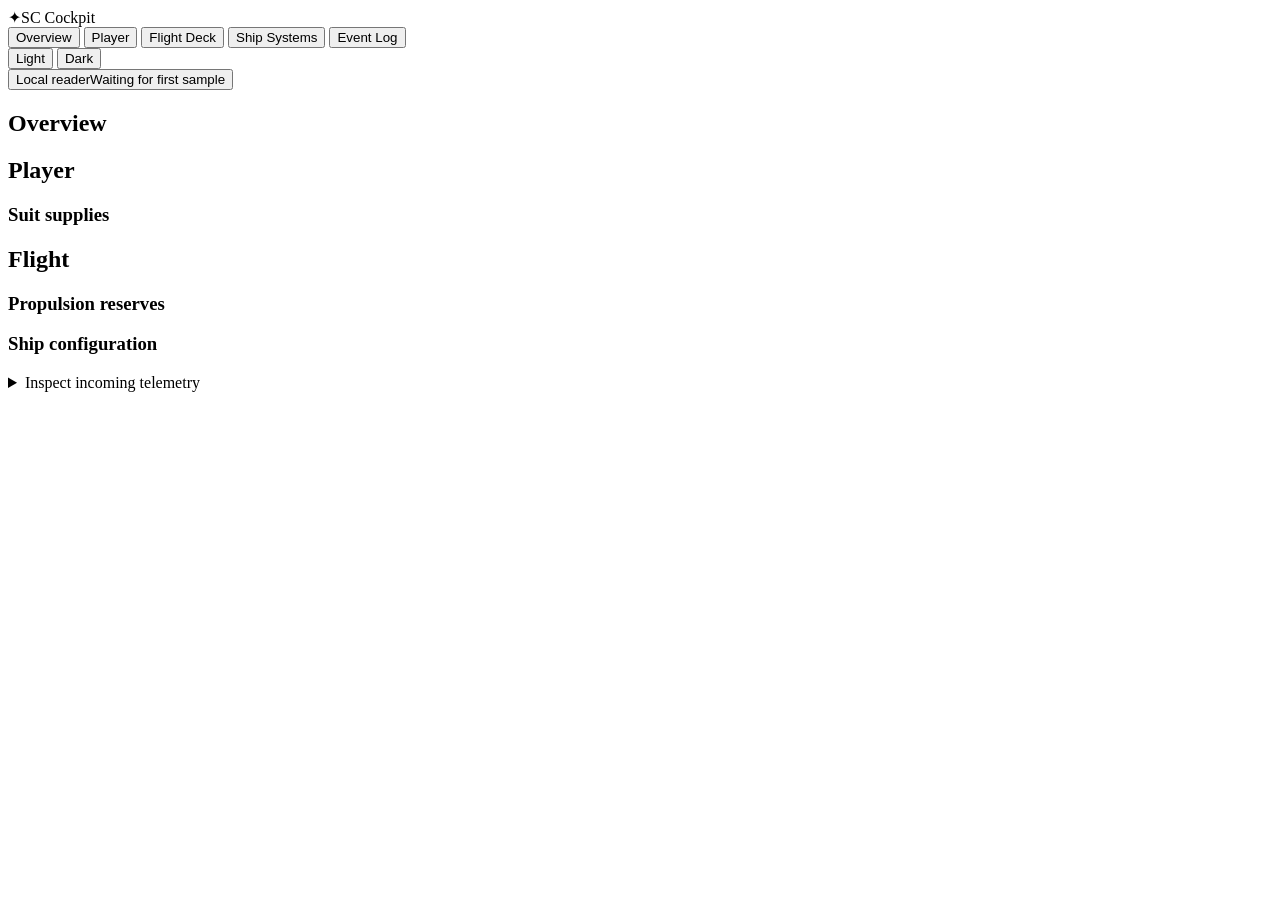
==== web/index.html @ 072d7808 "Publish SC Cockpit application source and Windows build tools" ====
<!doctype html>
<html lang="en"><head><meta charset="utf-8"><meta name="viewport" content="width=device-width,initial-scale=1"><title>Overview · SC Cockpit</title><link rel="stylesheet" href="/style.css"><script src="/app.js" defer></script></head>
<body>
<header class="topbar"><div class="bar-inner">
  <div class="brand"><span class="emblem" aria-hidden="true">✦</span>SC Cockpit</div>
  <nav class="nav-list" aria-label="Dashboard views">
    <button type="button" class="nav-item" data-page="overview" aria-current="page" aria-pressed="true">Overview</button>
    <button type="button" class="nav-item" data-page="player" aria-pressed="false">Player</button>
    <button type="button" class="nav-item" data-page="flight" aria-pressed="false">Flight Deck</button>
    <button type="button" class="nav-item" data-page="systems" aria-pressed="false">Ship Systems</button>
    <button type="button" class="nav-item" data-page="log" aria-pressed="false">Event Log</button>
  </nav>
  <div class="top-status">
    <div class="theme-switch" role="group" aria-label="Dashboard theme">
      <button type="button" id="theme-light" aria-pressed="false">Light</button>
      <button type="button" id="theme-dark" aria-pressed="false">Dark</button>
    </div>
    <button class="source" id="source" type="button" aria-haspopup="dialog" title="Open telemetry diagnostics"><span id="mode">Local reader</span><span id="recording-lamp" hidden>● Recording</span><span id="connection" role="status">Waiting for first sample</span></button>
  </div>
</div></header>
<main>
<section id="replay-tools" class="panel playback" aria-label="Replay controls" hidden>
  <strong>Replay</strong><button id="replay-play">Play</button>
  <label>Position <input type="range" id="replay-seek" min="0" max="0" step="0.01"></label>
  <output id="replay-time"></output><label>Bookmark <select id="replay-marks"></select></label>
  <button id="replay-return">Return to Live</button>
</section>
<section class="view" id="overview" aria-labelledby="overview-title">
  <div class="heading"><h1 id="overview-title">Overview</h1></div>
  <div class="desk">
    <section class="instrument-group" aria-labelledby="player-title">
      <header class="group-heading"><h2 id="player-title">Player</h2><span id="overview-seat" class="badge"></span></header>
      <div class="gauge-grid">
        <div class="gauge" id="health-gauge" role="meter" aria-label="Health" aria-valuemin="0" aria-valuemax="100" hidden>
          <svg viewBox="0 0 120 120" aria-hidden="true" focusable="false"><circle class="track" cx="60" cy="60" r="54"/><circle id="health-arc" class="arc" cx="60" cy="60" r="54" pathLength="100" stroke-dasharray="0 100" visibility="hidden"/></svg>
          <div class="dial-text"><strong id="health-value">—</strong><span>Health</span></div>
        </div>
        <div class="gauge" id="oxygen-gauge" role="meter" aria-label="Oxygen" aria-valuemin="0" aria-valuemax="100" hidden>
          <svg viewBox="0 0 120 120" aria-hidden="true" focusable="false"><circle class="track" cx="60" cy="60" r="54"/><circle id="oxygen-arc" class="arc" cx="60" cy="60" r="54" pathLength="100" stroke-dasharray="0 100" visibility="hidden"/></svg>
          <div class="dial-text"><strong id="oxygen-value">—</strong><span>Oxygen</span></div>
        </div>
      </div>
      <div id="primaries" class="metrics small-metrics"></div>
      <section class="supplies"><h3>Suit supplies</h3><div id="suit-reserves" class="rows"></div></section>
      <div id="player-context" class="rows context-rows"></div>
      <small id="overview-actor-feed" class="section-status"></small>
    </section>
    <section class="instrument-group" aria-labelledby="flight-title">
      <header class="group-heading"><h2 id="flight-title">Flight</h2><span id="overview-ship" class="subtitle"></span></header>
      <div id="motion" class="metrics"></div>
      <div class="flight-lower">
        <section><h3>Propulsion reserves</h3><div id="reserves" class="rows"></div></section>
        <section><h3>Ship configuration</h3><div id="flight-config" class="rows"></div></section>
      </div>
      <small id="overview-flight-feed" class="section-status"></small>
    </section>
  </div>
  <p class="sample-time" id="sample-time"></p>
  <article class="panel" id="gunner-panel" hidden>
    <div class="section-title"><h2>Gunner station</h2><span id="gunner-feed" class="stamp"></span></div>
    <div class="rows" id="gunner-weapons"></div>
  </article>
  <article class="panel" id="overview-kill-panel" hidden><h2>Kill monitor</h2><div id="overview-kill-report" class="rows" aria-live="polite"></div></article>
<article class="panel" id="activity-panel" hidden><div class="section-title"><h2>Session activity</h2><span id="activity-source" class="tag"></span></div><div class="rows" id="activity-summary"></div></article>
</section>
<section class="view" id="player" hidden><div class="heading"><h1>Player</h1><span id="actor-feed" class="stamp"></span></div>
<div class="split special"><article class="panel"><h2>Suit and vitals</h2><div id="support" class="rows"></div></article><article class="panel"><h2>Environment and seat</h2><div id="context" class="rows"></div></article></div>
<div class="warning-strip" role="status"><strong>Vital warnings</strong><span id="warnings">Waiting for readings</span></div><details class="alert-panel"><summary>Audio alert settings</summary><div class="section-title"><strong>Alert playback enabled</strong><span id="audio-status"></span></div><p class="muted">Choose a warning threshold for each vital. A warning speaks once per low episode, with a 60-second cooldown.</p><div class="audio-controls"><button id="enable-audio">Enable audio</button><button id="test-audio">Test sound</button><button id="mute" aria-pressed="false">Mute</button></div><label class="volume">Volume <input id="volume" type="range" min="0" max="100" value="40"><output id="volume-value">40%</output></label><form id="rules"><div id="rule-rows"></div><button type="submit">Apply thresholds</button><span id="save-status" role="status"></span></form></details></section>
<section class="view" id="flight" hidden><div class="heading"><div><h1>Flight Deck</h1><p class="subtitle" id="flight-subtitle">Awaiting vessel telemetry</p></div><span id="flight-feed" class="stamp"></span></div><article class="panel" id="history-panel" hidden><div class="section-title"><h2>Speed history</h2><div role="group" aria-label="History window"><button class="window" data-window="30" aria-pressed="true">30 s</button><button class="window" data-window="60" aria-pressed="false">60 s</button></div></div><canvas id="history" height="130" aria-label="Speed over the selected time window"></canvas><small id="history-label"></small></article>
<article class="panel"><div class="section-title"><h2>Recent events</h2><button type="button" id="open-log" class="window">Open Event Log</button></div><ol class="journal" id="recent-events"></ol></article></section>
<section class="view" id="systems" hidden><div class="heading"><h1>Ship Systems</h1><span id="systems-feed" class="stamp"></span></div><div class="split special"><article class="panel"><h2>Power distribution</h2><div class="rows" id="power"></div></article><article class="panel"><h2>System indicators</h2><div class="rows" id="indicators"></div></article><article class="panel"><h2>Ship configuration</h2><div class="rows" id="sys-config"></div></article><article class="panel"><h2>Flight assists</h2><div class="rows" id="assists"></div></article><article class="panel"><h2>Weapons</h2><small id="weapons-feed"></small><div class="rows" id="armament"></div></article></div></section>
<section class="view" id="log" hidden><div class="heading"><h1>Event Log</h1><label><input type="checkbox" id="warn-filter"> Warnings only</label></div><article class="panel"><h2>Kill monitor</h2><div id="kill-monitor" class="rows"></div></article><article class="panel"><div class="section-title"><h2>Session events</h2><label>Show <select id="event-category"><option value="">All events</option><option>Mission</option><option value="Combat">Credited ship kills</option><option>Travel</option><option>Zone</option></select></label></div><ol class="journal" id="entries"></ol></article>
<article class="panel" id="performance-panel" hidden><h2>Last saved performance report</h2><div class="rows" id="performance-rows"></div></article></section>
<details id="inspect"><summary>Inspect incoming telemetry</summary><pre id="raw">{}</pre></details></main><dialog id="feed-dialog" aria-labelledby="feed-title"><div class="panel-head"><h2 id="feed-title">Telemetry diagnostics</h2><form method="dialog"><button class="dialog-close" aria-label="Close">×</button></form></div><div class="dialog-body"><p id="feed-detail"></p><p id="diag-metadata"></p>
<section><h3>Recordings</h3><div class="session-actions">
<button id="record-start">Start Recording</button><button id="record-stop" disabled>Stop Recording</button>
<label>Bookmark label <input id="mark-label" maxlength="120"></label><button id="record-mark" disabled>Add Bookmark</button>
</div><div class="session-actions"><label>Saved recording <select id="record-files"></select></label>
<button id="record-open" disabled>Open replay</button></div><p id="record-feedback" role="status"></p></section>
<label>Find a field <input id="diag-filter" type="search"></label>
<h3>Mapped fields</h3><div class="diag-table"><table><thead><tr><th>Field</th><th>Latest value</th><th>Unit</th><th>Age</th><th>Status</th></tr></thead><tbody id="diag-fields"></tbody></table></div>
<details id="diag-input-panel"><summary>Decoder field delivery</summary><p class="muted">Unseen on wire means the decoder knows the field and has received no value for it this session. Unknown means delivery cannot be established.</p><div class="diag-table"><table><thead><tr><th>Input field</th><th>Delivery</th><th>Adapter</th><th>Last value</th><th>Age</th></tr></thead><tbody id="diag-inputs"></tbody></table></div></details><div class="demo-tools" id="simulation" hidden><label for="scenario" class="row-label">Demo scenario</label><select id="scenario" aria-label="Demo scenario"></select><button class="action" id="pause" type="button">Ⅱ&nbsp; Pause demo</button></div><button id="fullscreen" type="button">Full screen</button></div></dialog></body></html>
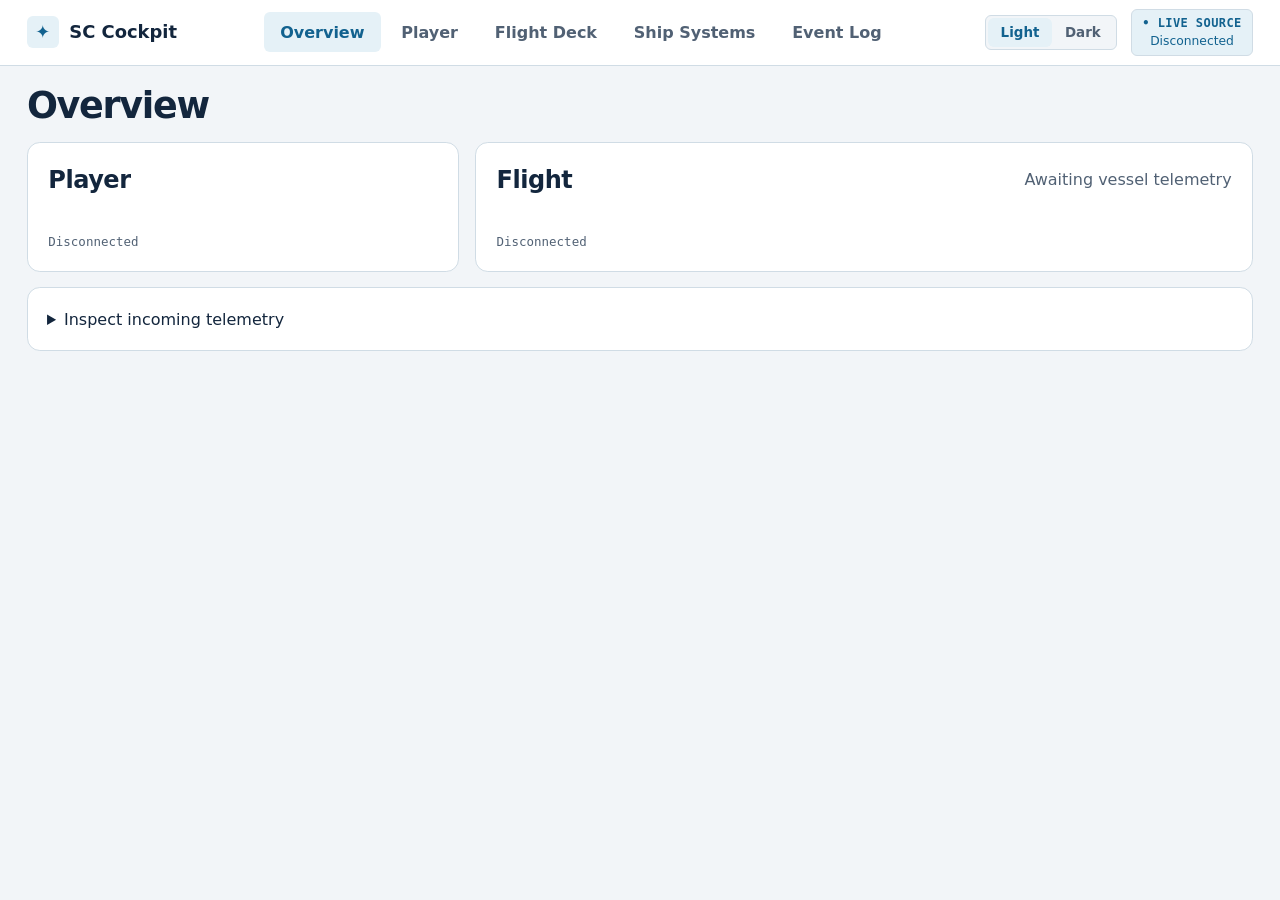
==== commit 70f9e9ff: "Share a read-only cockpit dashboard on the local network" ====
--- a/web/index.html
+++ b/web/index.html
@@ -1,5 +1,5 @@
 <!doctype html>
-<html lang="en"><head><meta charset="utf-8"><meta name="viewport" content="width=device-width,initial-scale=1"><title>Overview · SC Cockpit</title><link rel="stylesheet" href="/style.css"><script src="/app.js" defer></script></head>
+<html lang="en"><head><meta charset="utf-8"><meta name="viewport" content="width=device-width,initial-scale=1"><title>Overview · SC Cockpit</title><link rel="stylesheet" href="style.css"><script src="app.js" defer></script></head>
 <body>
 <header class="topbar"><div class="bar-inner">
   <div class="brand"><span class="emblem" aria-hidden="true">✦</span>SC Cockpit</div>
@@ -69,9 +69,10 @@
 <section class="view" id="flight" hidden><div class="heading"><div><h1>Flight Deck</h1><p class="subtitle" id="flight-subtitle">Awaiting vessel telemetry</p></div><span id="flight-feed" class="stamp"></span></div><article class="panel" id="history-panel" hidden><div class="section-title"><h2>Speed history</h2><div role="group" aria-label="History window"><button class="window" data-window="30" aria-pressed="true">30 s</button><button class="window" data-window="60" aria-pressed="false">60 s</button></div></div><canvas id="history" height="130" aria-label="Speed over the selected time window"></canvas><small id="history-label"></small></article>
 <article class="panel"><div class="section-title"><h2>Recent events</h2><button type="button" id="open-log" class="window">Open Event Log</button></div><ol class="journal" id="recent-events"></ol></article></section>
 <section class="view" id="systems" hidden><div class="heading"><h1>Ship Systems</h1><span id="systems-feed" class="stamp"></span></div><div class="split special"><article class="panel"><h2>Power distribution</h2><div class="rows" id="power"></div></article><article class="panel"><h2>System indicators</h2><div class="rows" id="indicators"></div></article><article class="panel"><h2>Ship configuration</h2><div class="rows" id="sys-config"></div></article><article class="panel"><h2>Flight assists</h2><div class="rows" id="assists"></div></article><article class="panel"><h2>Weapons</h2><small id="weapons-feed"></small><div class="rows" id="armament"></div></article></div></section>
-<section class="view" id="log" hidden><div class="heading"><h1>Event Log</h1><label><input type="checkbox" id="warn-filter"> Warnings only</label></div><article class="panel"><h2>Kill monitor</h2><div id="kill-monitor" class="rows"></div></article><article class="panel"><div class="section-title"><h2>Session events</h2><label>Show <select id="event-category"><option value="">All events</option><option>Mission</option><option value="Combat">Credited ship kills</option><option>Travel</option><option>Zone</option></select></label></div><ol class="journal" id="entries"></ol></article>
+<section class="view" id="log" hidden><div class="heading"><h1>Event Log</h1><label><input type="checkbox" id="warn-filter"> Warnings only</label></div><article class="panel" id="kill-log-card"><h2>Kill monitor</h2><div id="kill-monitor" class="rows"></div></article><article class="panel"><div class="section-title"><h2>Session events</h2><label id="event-category-label">Show <select id="event-category"><option value="">All events</option><option>Mission</option><option value="Combat">Credited ship kills</option><option>Travel</option><option>Zone</option></select></label></div><ol class="journal" id="entries"></ol></article>
 <article class="panel" id="performance-panel" hidden><h2>Last saved performance report</h2><div class="rows" id="performance-rows"></div></article></section>
 <details id="inspect"><summary>Inspect incoming telemetry</summary><pre id="raw">{}</pre></details></main><dialog id="feed-dialog" aria-labelledby="feed-title"><div class="panel-head"><h2 id="feed-title">Telemetry diagnostics</h2><form method="dialog"><button class="dialog-close" aria-label="Close">×</button></form></div><div class="dialog-body"><p id="feed-detail"></p><p id="diag-metadata"></p>
+<p><a id="share-dashboard" href="/share">Share dashboard on local network</a></p>
 <section><h3>Recordings</h3><div class="session-actions">
 <button id="record-start">Start Recording</button><button id="record-stop" disabled>Stop Recording</button>
 <label>Bookmark label <input id="mark-label" maxlength="120"></label><button id="record-mark" disabled>Add Bookmark</button>
--- a/web/style.css
+++ b/web/style.css
@@ -0,0 +1,172 @@
+:root {
+  color-scheme: light dark;
+  --page: light-dark(#f2f5f8, #101a27);
+  --panel: light-dark(#fff, #172536);
+  --ink: light-dark(#13263d, #f0f6fc);
+  --muted: light-dark(#516174, #a8bbcc);
+  --line: light-dark(#d0dce5, #34495e);
+  --track: light-dark(#e6edf3, #344b60);
+  --selection: light-dark(#e5f1f7, #263f56);
+  --accent: light-dark(#12628f, #9bd6f4);
+  --blue: light-dark(#1579ad, #70c3ed);
+  --teal: light-dark(#268d83, #60c3ac);
+  --purple: light-dark(#676baa, #aaaef0);
+  --on: light-dark(#218758, #79e4a5);
+  --off: light-dark(#bd483c, #ff8e86);
+  --unknown: light-dark(#697a87, #98a6b5);
+  --on-bg: light-dark(#edf6f1, #1e3937);
+  --off-bg: light-dark(#fff1ef, #392a31);
+  --mono: ui-monospace, Consolas, monospace;
+  font-family: "Segoe UI", system-ui, sans-serif;
+}
+:root[data-theme="light"] { color-scheme: light; }
+:root[data-theme="dark"] { color-scheme: dark; }
+* { box-sizing: border-box; }
+[hidden] { display: none !important; }
+body { margin: 0; background: var(--page); color: var(--ink); line-height: 1.45; }
+button, input, select { font: inherit; color: inherit; accent-color: var(--accent); }
+button, select, input[type=number] { background: var(--panel); border: 1px solid var(--line); border-radius: 6px; padding: .4rem .65rem; }
+button, summary, select { cursor: pointer; }
+button:hover, select:hover { border-color: var(--accent); }
+button:disabled { opacity: .6; cursor: default; }
+:focus-visible { outline: 2px solid var(--accent); outline-offset: 3px; }
+button[aria-pressed=true], .badge { background: var(--selection); color: var(--accent); }
+.topbar { background: var(--panel); border-bottom: 1px solid var(--line); }
+.bar-inner, main { max-width: 1520px; margin-inline: auto; padding-inline: clamp(.8rem, 2.1vw, 2rem); }
+.bar-inner { min-height: 64px; display: flex; align-items: center; justify-content: space-between; gap: 1rem; padding-block: .55rem; }
+.brand, .top-status, .nav-list, .theme-switch, .section-title, .panel-head, .heading, .group-heading { display: flex; align-items: center; }
+.brand { gap: .65rem; font-size: 1.12rem; font-weight: 700; white-space: nowrap; }
+.emblem { display: grid; place-items: center; width: 2rem; height: 2rem; border-radius: 6px; color: var(--accent); background: var(--selection); }
+.nav-list { gap: .3rem; }
+.nav-item, .theme-switch button { border: 0; background: transparent; color: var(--muted); font-weight: 600; white-space: nowrap; }
+.nav-item { padding: .52rem clamp(.55rem, 1.25vw, 1.3rem); }
+.nav-item:hover, .theme-switch button:hover { color: var(--accent); }
+.nav-item[aria-pressed=true], .theme-switch button[aria-pressed=true] { background: var(--selection); color: var(--accent); }
+.top-status { gap: .9rem; }
+.theme-switch { padding: 2px; border: 1px solid var(--line); border-radius: 6px; background: var(--page); }
+.theme-switch button { font-size: .84rem; padding: .32rem .8rem; }
+.source, .badge { font: 600 .75rem/1.3 var(--mono); text-transform: uppercase; letter-spacing: .035em; }
+.source { color: var(--accent); background: var(--selection); }
+.source::before { content: '• '; }
+.source #connection { display: block; margin-top: 2px; font: 500 .77rem/1.2 "Segoe UI",system-ui,sans-serif; text-transform: none; letter-spacing: normal; }
+.source[data-feed=live] #connection:not([data-partial=true]) { position:absolute; width:1px; height:1px; overflow:hidden; clip-path:inset(50%); }
+main { padding-block: 1.15rem 2rem; }
+.heading, .section-title, .panel-head, .group-heading { justify-content: space-between; gap: .8rem; flex-wrap: wrap; }
+.heading { margin-bottom: .9rem; }
+h1,h2,h3,p { margin-top: 0; }
+h1 { font-size: clamp(1.85rem, 2.85vw, 2.45rem); line-height: 1.2; margin: 0; letter-spacing: -.035em; }
+h2,h3 { font-weight: 680; line-height: 1.25; margin-bottom: .7rem; }
+h2 { font-size: 1.15rem; } h3 { font-size: 1rem; }
+.desk { display: grid; grid-template-columns: minmax(0, 4fr) minmax(0, 7.2fr); gap: 1rem; align-items: stretch; }
+.panel, .instrument-group, details, .warning-strip { min-width: 0; border: 1px solid var(--line); border-radius: .8rem; padding: 1.2rem; background: var(--panel); }
+.instrument-group { padding: clamp(.95rem, 1.6vw, 1.5rem); display: flex; flex-direction: column; }
+.group-heading { min-height: 2rem; margin-bottom: 1.1rem; }
+.group-heading h2 { margin: 0; font-size: 1.5rem; letter-spacing: -.02em; }
+.subtitle { color: var(--muted); margin: .25rem 0 0; overflow-wrap: anywhere; }
+.group-heading .subtitle { margin: 0; max-width: 74%; text-align: right; }
+.badge { border-radius: 5px; padding: .3rem .55rem; }
+.supplies:has(> .rows:empty), .flight-lower > section:has(> .rows:empty),
+.flight-lower:not(:has(.row)), .split > .panel:has(> .rows:empty),
+#gunner-panel:has(> .rows:empty), .gauge-grid:not(:has(.gauge:not([hidden]))),
+.badge:empty, .sample-time:empty { display: none; }
+.gauge-grid, .metrics, .flight-lower, .split { display: grid; grid-template-columns: repeat(2, minmax(0, 1fr)); gap: .75rem; }
+.gauge-grid { margin: .25rem 0 1rem; justify-items: center; }
+.gauge { position: relative; width: min(100%, 8.25rem); aspect-ratio: 1; color: var(--teal); }
+#oxygen-gauge { color: var(--blue); }
+.gauge svg { display: block; width: 100%; height: 100%; fill: none; stroke-width: 8; }
+.gauge .track { stroke: var(--track); }
+.gauge .arc { stroke: currentColor; stroke-linecap: round; transform: rotate(-90deg); transform-origin: center; }
+.dial-text { position: absolute; inset: 0; display: grid; align-content: center; justify-items: center; color: var(--ink); }
+.dial-text strong { font-size: clamp(1.4rem, 2.65vw, 2.05rem); letter-spacing: -.04em; }
+.dial-text span, .metric-label, .unit, .metric-note, .tag, .stamp, .section-status, .sample-time, small, .muted, time { color: var(--muted); }
+.dial-text span, .metric-label { font-size: .87rem; }
+.metric { background: var(--page); border-radius: .5rem; padding: .65rem .9rem; min-width: 0; }
+#motion .metric:first-child { background: var(--selection); }
+#motion .metric:first-child strong { color: var(--accent); }
+.reading { display: flex; align-items: baseline; gap: .35rem; flex-wrap: wrap; overflow-wrap: anywhere; }
+.reading strong { font-size: clamp(1.75rem, 3vw, 2.5rem); line-height: 1.28; letter-spacing: -.035em; }
+.small-metrics { gap: .5rem; }
+.small-metrics .reading strong { font-size: 1.65rem; }
+.unit, .sample-time, .section-status, .metric-note, .tag, .stamp { font: .78rem/1.4 var(--mono); }
+.supplies, .flight-lower { margin-top: 1.55rem; padding-top: 1.2rem; border-top: 1px solid var(--line); }
+.flight-lower { gap: 1.3rem; }
+.flight-lower > section:has(.row) + section { padding-left: 1.3rem; border-left: 1px solid var(--line); }
+.row { display: grid; align-items: center; grid-template-columns: minmax(0,1fr) auto; gap: .25rem .6rem; padding: .64rem 0; border-bottom: 1px solid var(--line); font-size: .93rem; }
+.row:last-child { border: 0; }
+.row > strong { text-align: right; max-width: 100%; }
+.row span, .row strong, .journal li { overflow-wrap: anywhere; min-width: 0; }
+.row small, progress { grid-column: 1 / -1; }
+.row small { font-size: .76rem; }
+#suit-reserves .row, #reserves .row { border: 0; }
+progress { appearance: none; width: 100%; height: 7px; border: 0; border-radius: 1rem; background: var(--track); overflow: hidden; --fill: var(--blue); }
+progress::-webkit-progress-bar { background: var(--track); }
+progress::-webkit-progress-value { border-radius: 1rem; background: var(--fill); }
+progress::-moz-progress-bar { border-radius: 1rem; background: var(--fill); }
+[data-reading="Nutrition"] progress, [data-reading="Boost reserve"] progress { --fill: var(--teal); }
+[data-reading="Quantum fuel"] progress { --fill: var(--purple); }
+.context-rows { margin-top: .5rem; }
+.context-rows .row:last-child { padding: .75rem; border: 1px solid var(--line); border-radius: .5rem; background: var(--page); }
+.context-rows .row:has([data-state=true]) { background: var(--on-bg); }
+.context-rows .row:has([data-state=false]) { background: var(--off-bg); }
+.indicator-light { display: inline-block; width: .82rem; height: .82rem; border: 2px solid var(--unknown); border-radius: 50%; background: transparent; vertical-align: middle; }
+.indicator-light[data-state=true], #indicators .indicator-light[data-state=false] { background: var(--on); border-color: var(--on); }
+.indicator-light[data-state=false], #indicators .indicator-light[data-state=true] { background: var(--off); border-color: var(--off); }
+.section-status { margin-top: auto; padding-top: .75rem; }
+.section-status[data-current=true] { display: none; }
+.sample-time { text-align: right; margin: .8rem 0; }
+.view > .panel, details, .warning-strip { margin-block: .95rem; }
+.panel .section-title h2, .panel-head h2 { margin: 0; }
+.section-title, .panel-head { margin-bottom: .65rem; }
+.split { gap: 1rem; }
+.journal { padding: 0; margin: 0; list-style: none; }
+.journal li { display: grid; grid-template-columns: 7rem minmax(0,1fr) minmax(0,1.6fr); gap: .5rem; padding: .65rem 0; border-bottom: 1px solid var(--line); }
+.journal li:last-child { border: 0; }
+.journal li.warning, .warning-strip strong { color: var(--off); }
+.journal .indicator-light { align-self: center; }
+.warning-strip strong { margin-right: 1rem; }
+#history { width: 100%; height: 130px; display: block; color: var(--blue); border-color: var(--line); }
+pre { background: var(--page); overflow: auto; max-height: 22rem; padding: .75rem; }
+input[type=number] { width: 5.5rem; }
+.audio-controls, .volume, .rule, .demo-tools { display: flex; align-items: center; flex-wrap: wrap; gap: .65rem; margin-block: .75rem; }
+.rule label { min-width: 7rem; }
+dialog { color: var(--ink); background: var(--panel); border: 1px solid var(--line); border-radius: .8rem; padding: 1.2rem; width: min(28rem, calc(100% - 2rem)); }
+dialog::backdrop { background: rgb(8 20 32 / .55); }
+details[open] summary { margin-bottom: .8rem; }
+@media (max-width: 950px) {
+  .bar-inner { flex-wrap: wrap; gap: .4rem .75rem; }
+  .nav-list { order: 1; width: 100%; overflow-x: auto; }
+  .nav-item { flex: 1 0 auto; }
+}
+@media (max-width: 760px) {
+  .desk, .split { grid-template-columns: minmax(0, 1fr); }
+  .dial-text strong { font-size: 1.85rem; }
+}
+@media (max-width: 520px) {
+  .top-status { gap: .4rem; }
+  .brand { font-size: 1rem; gap: .3rem; }
+  .theme-switch button, .source { padding-inline: .4rem; }
+  .flight-lower { grid-template-columns: minmax(0,1fr); }
+  .flight-lower > section:has(.row) + section { border: 0; padding: 0; }
+  .journal li { grid-template-columns: 5.5rem minmax(0,1fr); }
+  .journal li > :last-child { grid-column: 2; }
+}
+
+#feed-dialog { width: min(66rem, calc(100% - 2rem)); max-height: 90vh; overflow: auto; }
+#recording-lamp { display: block; color: var(--off); }
+.session-actions, .playback { display: flex; align-items: center; flex-wrap: wrap; gap: .6rem; margin-bottom: .75rem; }
+.playback input { vertical-align: middle; }
+#feed-dialog input, #record-files, #replay-marks { max-width: 100%; }
+.diag-table { overflow: auto; max-height: 35vh; margin-block: .5rem 1rem; }
+.diag-table table { border-collapse: collapse; width: 100%; font-size: .85rem; }
+.diag-table td, .diag-table th { padding: .35rem .5rem; border-bottom: 1px solid var(--line); text-align: left; overflow-wrap: anywhere; }
+.diag-table th { background: var(--panel); position: sticky; top: 0; }
+#diag-metadata, #replay-time { color: var(--muted); font-family: var(--mono); }
+
+.sharing-page { max-width: 38rem; padding-block: 2rem; }
+.sharing-page a, #share-dashboard { color: var(--accent); }
+.sharing-page label, .sharing-page img, .sharing-page input { display: block; margin: .8rem 0; }
+.sharing-page input { width: 100%; padding: .6rem; }
+.sharing-page img { max-width: 100%; height: auto; }
+.sharing-page button { margin: .35rem 0; }
+html[data-tablet] :is(.alert-panel, #inspect, #feed-dialog, #kill-log-card, #event-category-label) { display: none; }
+html[data-tablet] #source:disabled { opacity: 1; cursor: default; }
